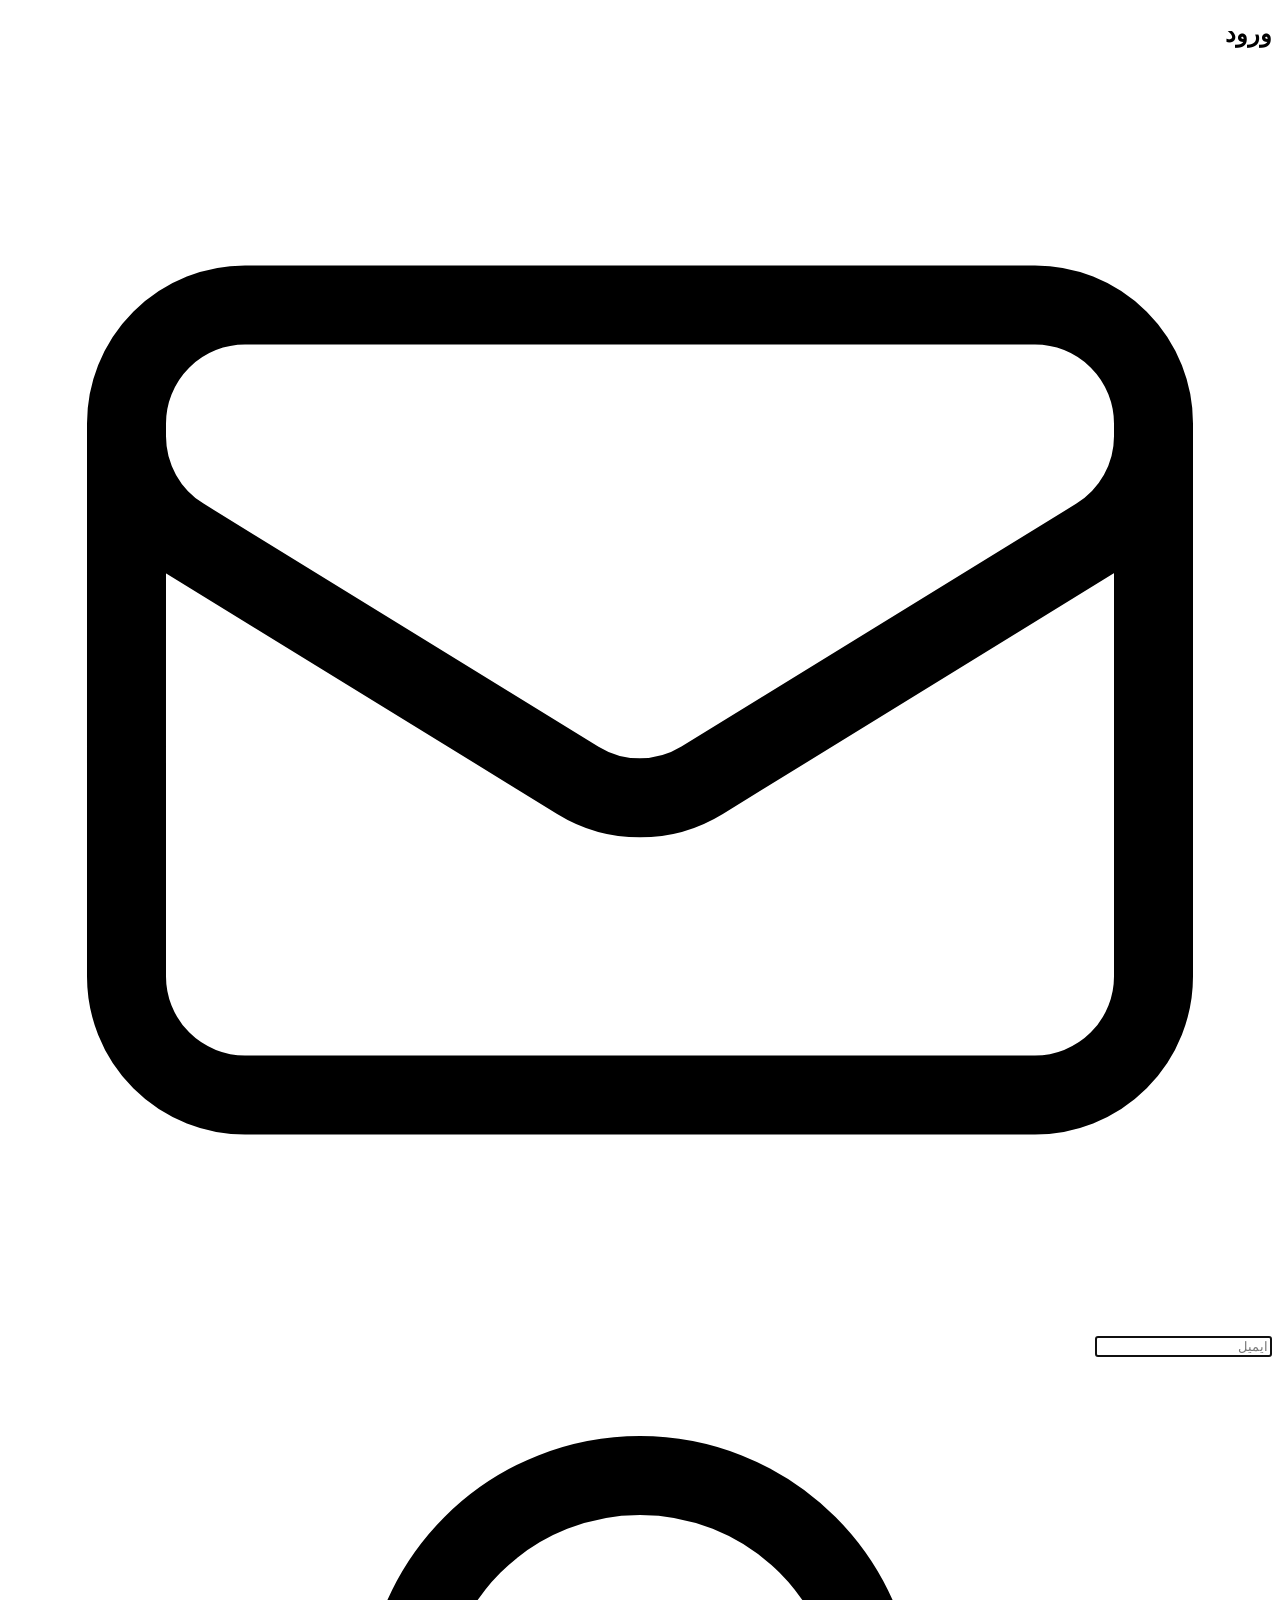
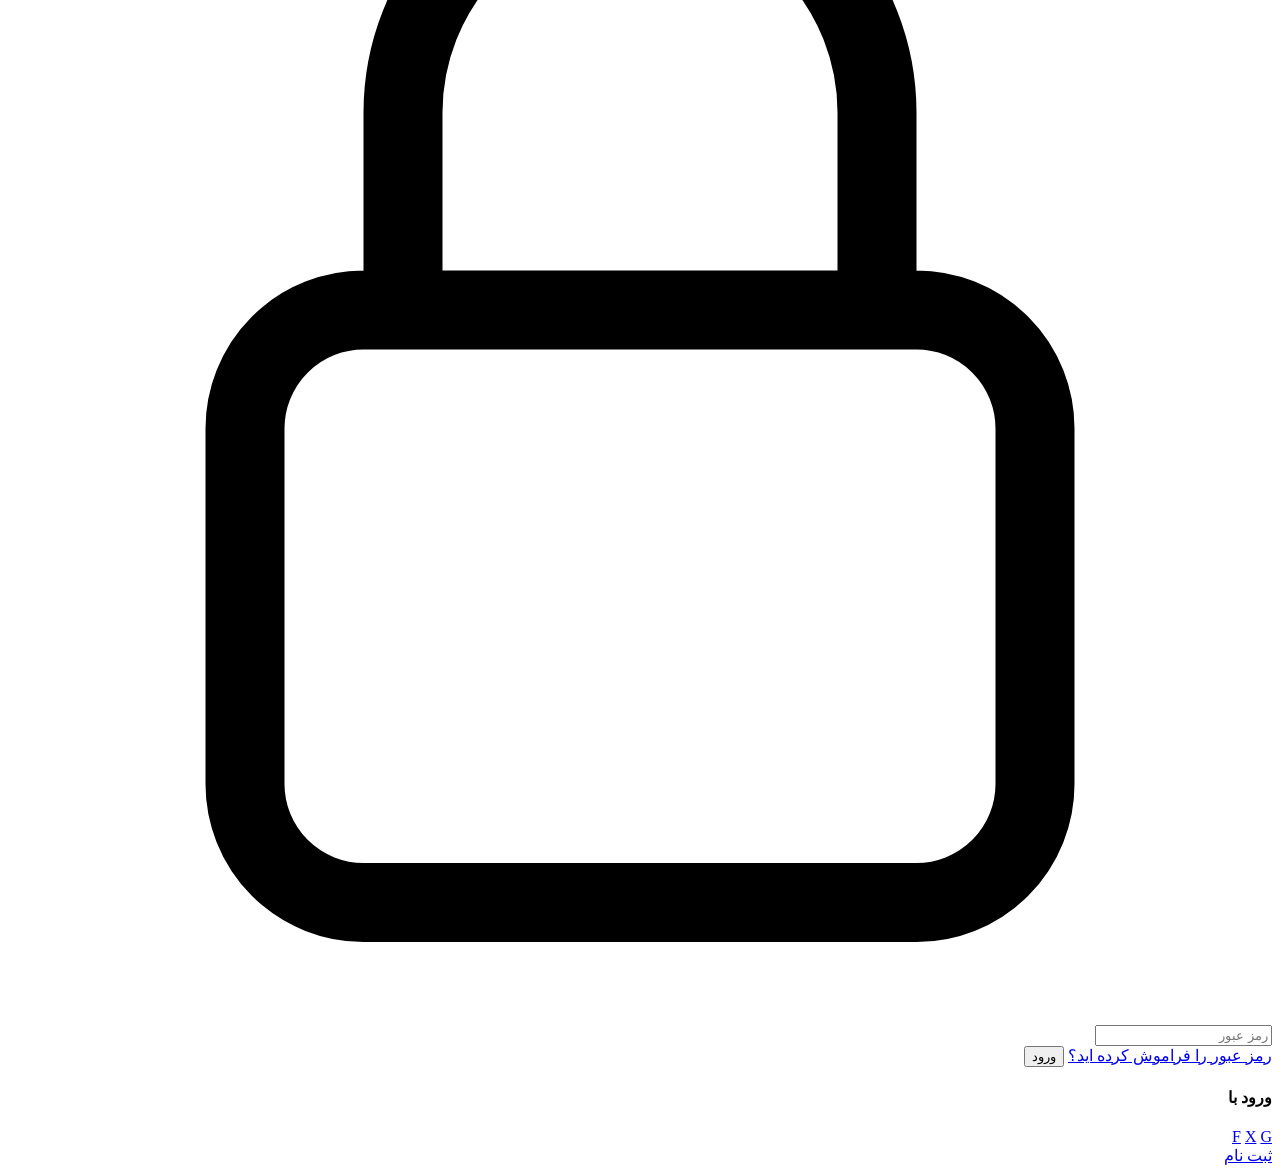
==== index.html @ 2bc5cb82 "Rename login.html to index.html" ====
<!DOCTYPE html>
<html lang="fa" dir="rtl">
<head>
    <meta charset="UTF-8">
    <meta name="viewport" content="width=device-width, initial-scale=1.0">
    <title>Login Page</title>
    <link rel="stylesheet" href="styles/app.css">
</head>
<body>
    <div class="circle-animatoin"></div>
        <div class="loginpage">
            <h2 class="login-titel">ورود</h2>
            <div class="input-group">
                <span class="icon">
                    <svg xmlns="http://www.w3.org/2000/svg" fill="none" viewBox="0 0 24 24" stroke-width="1.5" stroke="currentColor" class="size-6">
                    <path stroke-linecap="round" stroke-linejoin="round" d="M21.75 6.75v10.5a2.25 2.25 0 0 1-2.25 2.25h-15a2.25 2.25 0 0 1-2.25-2.25V6.75m19.5 0A2.25 2.25 0 0 0 19.5 4.5h-15a2.25 2.25 0 0 0-2.25 2.25m19.5 0v.243a2.25 2.25 0 0 1-1.07 1.916l-7.5 4.615a2.25 2.25 0 0 1-2.36 0L3.32 8.91a2.25 2.25 0 0 1-1.07-1.916V6.75"/>
                    </svg>
                </span>
                <input type="email" placeholder="ایمیل" class="login-input" required autofocus>
            </div>
            <div class="input-group">
                <span class="icon">
                    <svg xmlns="http://www.w3.org/2000/svg" fill="none" viewBox="0 0 24 24" stroke-width="1.5" stroke="currentColor" class="size-6">
                    <path stroke-linecap="round" stroke-linejoin="round" d="M16.5 10.5V6.75a4.5 4.5 0 1 0-9 0v3.75m-.75 11.25h10.5a2.25 2.25 0 0 0 2.25-2.25v-6.75a2.25 2.25 0 0 0-2.25-2.25H6.75a2.25 2.25 0 0 0-2.25 2.25v6.75a2.25 2.25 0 0 0 2.25 2.25Z" />
                    </svg>
                </span>
                <input type="password" placeholder="رمز عبور" class="login-input" required>
            </div>
            <a href="#" class="forgotpassword">رمز عبور را فراموش کرده اید؟</a>
            <button type="submit" class="login-button" onclick="console.log('click')">ورود</button>
            <h4>ورود با </h4>
            <div class="social">
                <a href="#" class="facebook">F</a>
                <a href="#" class="x">X</a>
                <a href="#" class="google">G</a>
            </div>
            <a href="register.html" class="register">ثبت نام</a>
           
        </div>
</body>
</html>
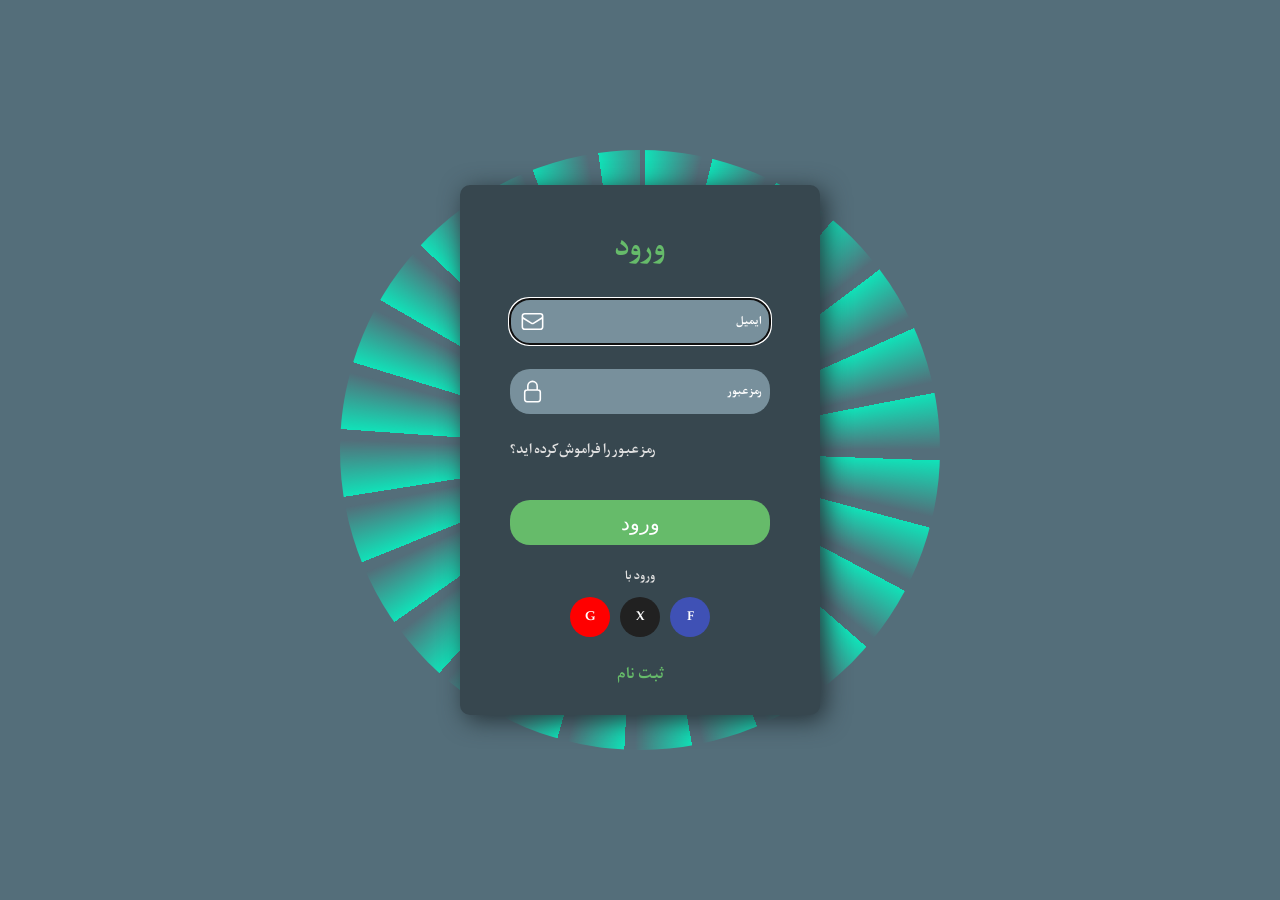
==== commit 8ff20475: "Update index.html" ====
--- a/index.html
+++ b/index.html
@@ -4,7 +4,7 @@
     <meta charset="UTF-8">
     <meta name="viewport" content="width=device-width, initial-scale=1.0">
     <title>Login Page</title>
-    <link rel="stylesheet" href="styles/app.css">
+    <link rel="stylesheet" href="app.css">
 </head>
 <body>
     <div class="circle-animatoin"></div>
--- a/app.css
+++ b/app.css
@@ -0,0 +1,223 @@
+@keyframes spin {
+    from { transform: translate(-50%, -50%) rotate(0deg); }
+    to { transform: translate(-50%, -50%) rotate(360deg); }
+}
+
+@font-face {
+    font-family: "Nazanin Plus";
+    src: url("../font/Digi\ Nazanin\ Plus\ Bold\ Circle.otf");
+}
+* {
+    box-sizing: border-box;
+    margin: 0;
+    
+}
+
+body {
+    font-family: "Nazanin Plus";
+    background-color: rgb(84, 110, 122); 
+    height: 100vh;
+    display: flex;
+    justify-content: center;
+    align-items: center;
+    
+}
+
+.loginpage {
+    z-index: 2;
+    width: 360px;
+    height: 530px;
+    border: none;
+    border-radius: 10px;
+    background-color: rgb(55, 71, 79);
+    color:rgb(102, 187, 106) ;
+    padding: 40px 50px 30px;
+    box-shadow: 5px 5px 25px rgb(38, 50, 56);
+}
+
+.login-titel {
+    text-align: center;
+    margin-bottom: 25px;
+    font-size: 34px;
+}
+
+.input-group {
+    position: relative;
+}
+
+.icon {
+    position: absolute;
+    width: 25px;
+    right: 225px;
+    top: 27px;
+    transform: translateY(-50%);
+    color: white;
+    pointer-events: none;
+}
+
+.login-input {
+    margin-bottom: 25px;
+    display: block;
+    width: 100%;
+    height: 45px;
+    border-radius: 20px;
+    border: none;
+    border-width: 1px;
+    padding-right:8px ;
+    background-color: rgb(120, 144, 156);
+    color: white;
+    font-family: "Nazanin Plus";
+}
+
+input::placeholder {
+    color: white;
+    opacity: 1;
+}
+
+.forgotpassword {
+    display: block;
+    text-align: left;
+    text-decoration: none;
+    color: rgb(224, 224, 224);
+    margin-top: 10px;
+    margin-bottom: 30px;
+}
+
+.login-button {
+    width: 100%;
+    height: 45px;
+    border-radius: 20px;
+    font-size: 20px;
+    margin-top: 8px;
+    background-color: rgb(102, 187, 106);
+    border: none;
+    color: white;
+    cursor: pointer;
+}
+
+h4 {
+    text-align: center;
+    margin-top: 22px;
+    font-size: 14px;
+    color: rgb(224, 224, 224);
+}
+
+.social {
+    display: flex;
+    justify-content: center;
+    align-items: center;
+    gap: 10px;
+    margin-top: 10px;
+}
+
+.facebook {
+    background-color: rgb(63, 81, 181);
+    width: 40px;
+    height: 40px;
+    border-radius: 20px;
+    text-align: center;
+    display: flex;
+    justify-content: center;
+    align-items: center;
+    text-decoration: none;
+    color: white;
+
+}
+
+.x {
+    width: 40px;
+    height: 40px;
+    border-radius: 20px;
+    text-align: center;
+    background-color: rgb(33, 33, 33);
+    display: flex;
+    justify-content: center;
+    align-items: center;
+    text-decoration: none;
+    color: white;
+}
+
+.google {
+    width: 40px;
+    height: 40px;
+    border-radius: 20px;
+    text-align: center;
+    background-color: red;
+    display: flex;
+    justify-content: center;
+    align-items: center;
+    text-decoration: none;
+    color: white;
+}
+
+.register {
+    display: block;
+    text-align: center;
+    text-decoration: none;
+    color: rgb(102, 187, 106);
+    margin-top: 25px;
+    font-size: 18px;
+    margin-bottom: 10px;
+}
+
+.circle-animatoin {
+    position: fixed;
+    width: 600px;
+    height: 600px;
+    border-radius: 50%;
+    top: 50%;
+    left: 50%;
+    transform: translate(-50%, -50%);
+    pointer-events: none;
+    animation: spin 15s linear infinite;
+    /* border: 8px solid rgba(0, 255, 200, 0.2); */
+    background: repeating-conic-gradient(
+        rgba(0,255,200,0.8) 1deg 0deg,   /* ضخامت هر تیک */
+        transparent 12deg 14deg          /* فاصله بین تیک‌ها */
+    );
+}
+
+.registerpage {
+    z-index: 2;
+    width: 360px;
+    height: 580px;
+    border: none;
+    border-radius: 10px;
+    background-color: rgb(55, 71, 79);
+    color:rgb(102, 187, 106) ;
+    padding: 38px 50px 30px;
+    box-shadow: 5px 5px 25px rgb(38, 50, 56);
+}
+
+.register-titel {
+    text-align: center;
+    margin-bottom: 20px;
+    font-size: 34px;
+}
+
+.register-btn {
+    width: 100%;
+    height: 45px;
+    border-radius: 20px;
+    font-size: 20px;
+    margin-top: 0px;
+    background-color: rgb(102, 187, 106);
+    border: none;
+    color: white;
+    cursor: pointer;
+}
+
+.login {
+    display: block;
+    text-align: center;
+    text-decoration: none;
+    color: rgb(102, 187, 106);
+    margin-top: 20px;
+    font-size: 18px;
+    margin-bottom: 10px;
+}
+
+
+
+
+
